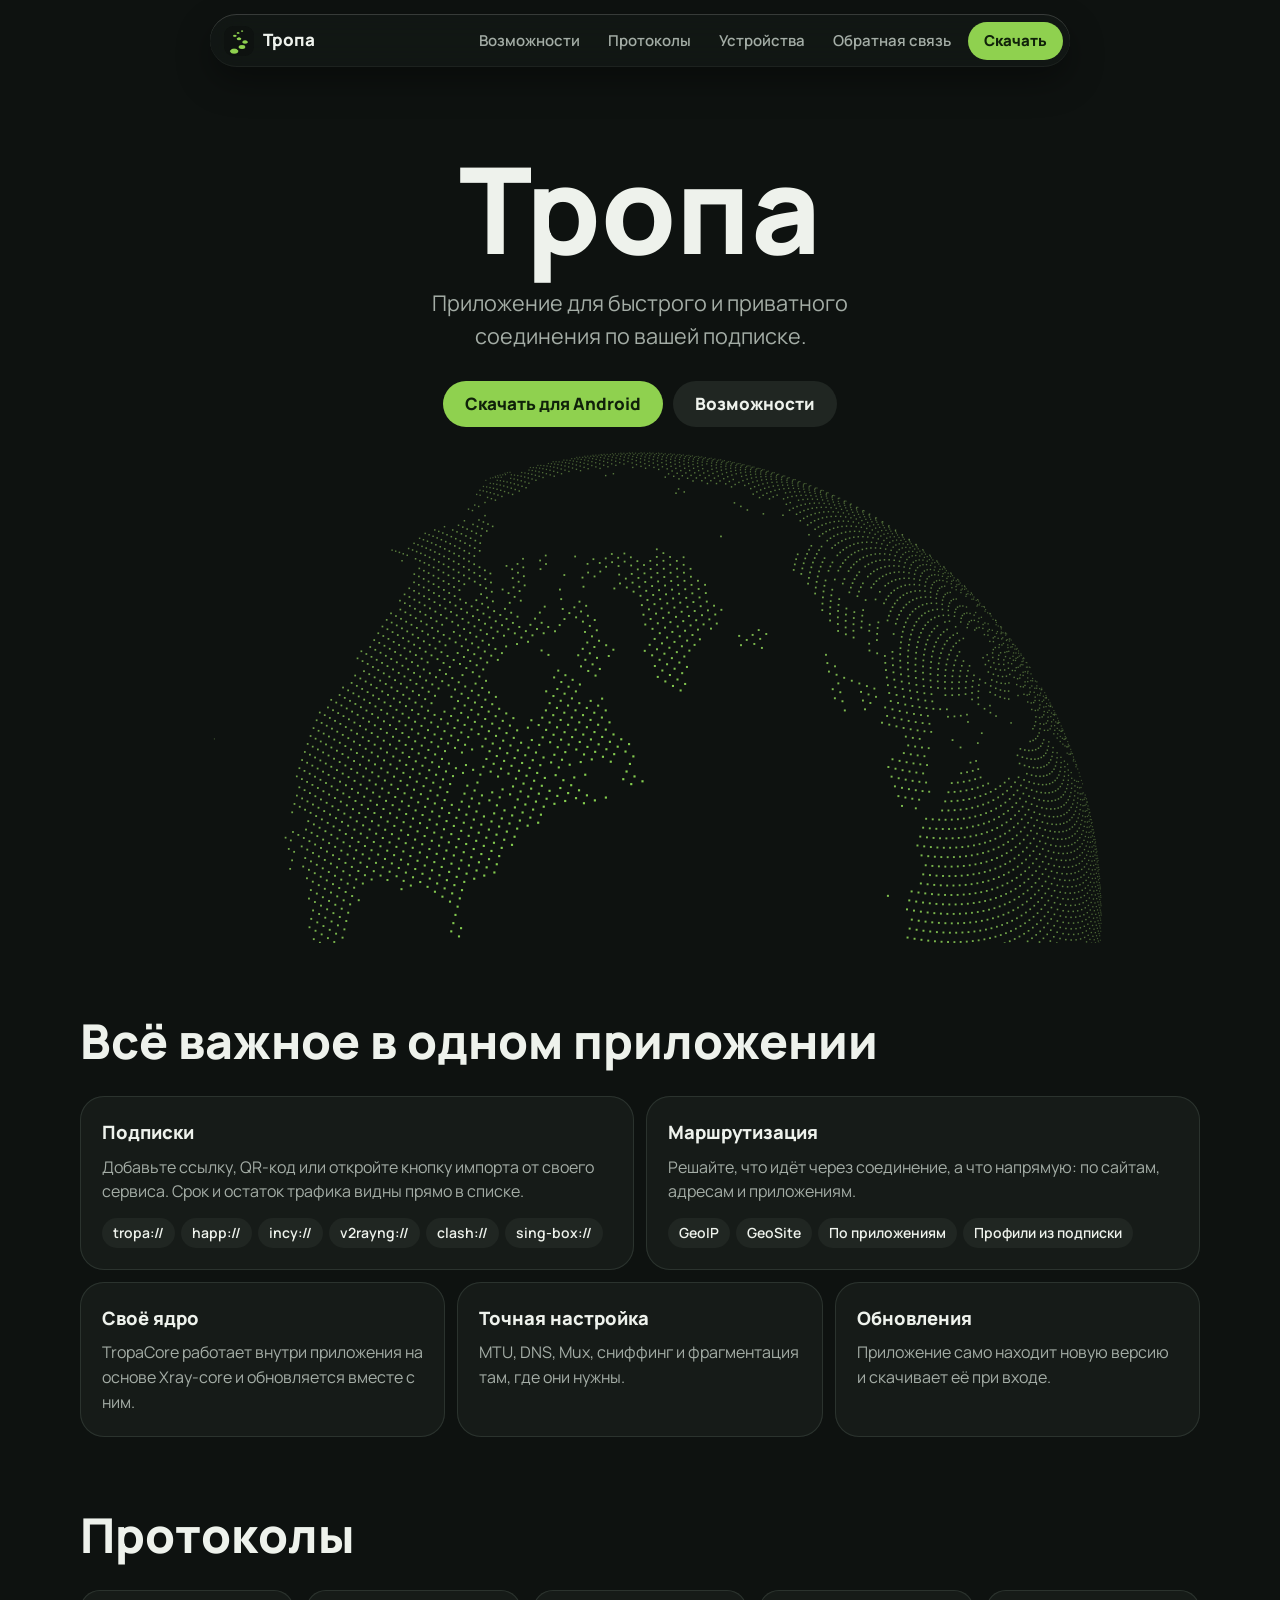
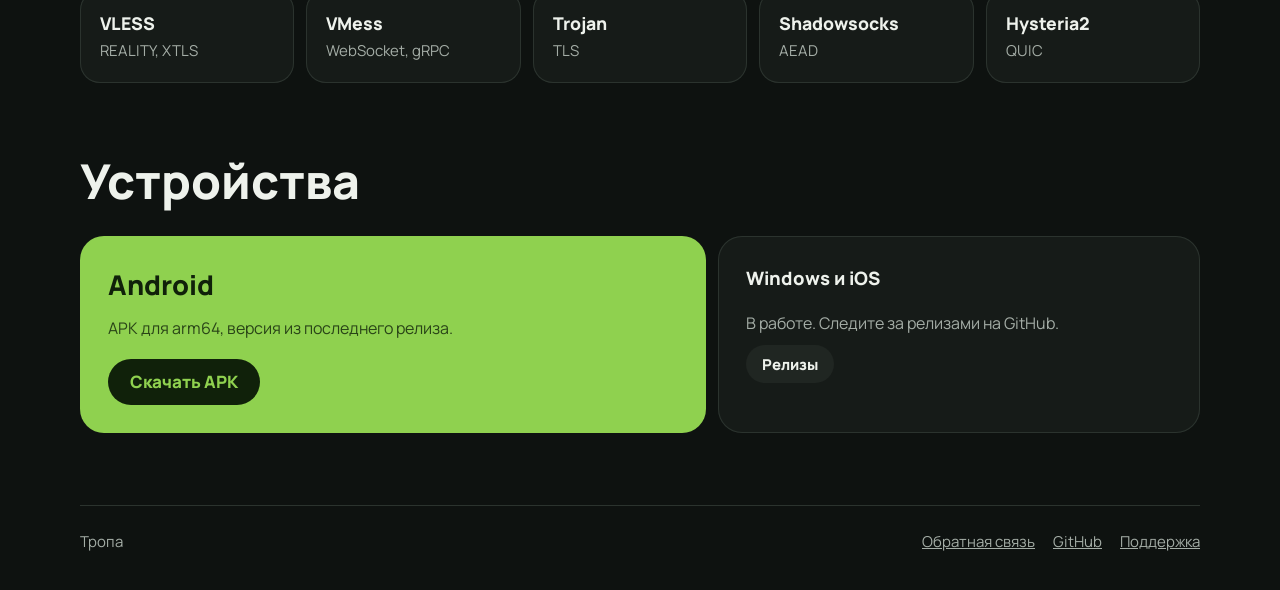
==== docs/index.html @ 156e4a77 "Add files via upload" ====
<!doctype html>
<html lang="ru">
<head>
<meta charset="utf-8">
<meta name="viewport" content="width=device-width, initial-scale=1">
<title>Тропа: приложение для быстрого и приватного соединения</title>
<meta name="description" content="Тропа подключается по вашей подписке и работает на ядре Xray. Скачайте приложение для Android.">
<link rel="icon" href="logo.png">
<link rel="stylesheet" href="style.css">
</head>
<body>
<header class="bar">
  <a class="logo" href="./"><img src="logo.png" alt="" width="30" height="30">Тропа</a>
  <nav aria-label="Разделы">
    <a href="#features">Возможности</a>
    <a href="#protocols">Протоколы</a>
    <a href="#get">Устройства</a>
    <a href="feedback.html">Обратная связь</a>
  </nav>
  <a class="btn sm" href="#get">Скачать</a>
</header>

<main>
  <section class="hero">
    <h1>Тропа</h1>
    <p>Приложение для быстрого и приватного соединения по вашей подписке.</p>
    <div class="cta">
      <a class="btn" href="https://github.com/Basyasoo/tropa/releases/latest/download/Tropa.apk">Скачать для Android</a>
      <a class="btn ghost" href="#features">Возможности</a>
    </div>
    <canvas class="globe" id="globe" aria-label="Вращающийся глобус из точек" role="img"></canvas>
  </section>

  <section class="block" id="features">
    <div class="wrap">
      <h2>Всё важное в одном приложении</h2>
      <div class="bento">
        <article class="tile wide">
          <h3>Подписки</h3>
          <p>Добавьте ссылку, QR-код или откройте кнопку импорта от своего сервиса. Срок и остаток трафика видны прямо в списке.</p>
          <ul class="tags"><li>tropa://</li><li>happ://</li><li>incy://</li><li>v2rayng://</li><li>clash://</li><li>sing-box://</li></ul>
        </article>
        <article class="tile wide">
          <h3>Маршрутизация</h3>
          <p>Решайте, что идёт через соединение, а что напрямую: по сайтам, адресам и приложениям.</p>
          <ul class="tags"><li>GeoIP</li><li>GeoSite</li><li>По приложениям</li><li>Профили из подписки</li></ul>
        </article>
        <article class="tile">
          <h3>Своё ядро</h3>
          <p>TropaCore работает внутри приложения на основе Xray-core и обновляется вместе с ним.</p>
        </article>
        <article class="tile">
          <h3>Точная настройка</h3>
          <p>MTU, DNS, Mux, сниффинг и фрагментация там, где они нужны.</p>
        </article>
        <article class="tile">
          <h3>Обновления</h3>
          <p>Приложение само находит новую версию и скачивает её при входе.</p>
        </article>
      </div>
    </div>
  </section>

  <section class="block" id="protocols">
    <div class="wrap">
      <h2>Протоколы</h2>
      <div class="protos">
        <div class="proto"><b>VLESS</b><span>REALITY, XTLS</span></div>
        <div class="proto"><b>VMess</b><span>WebSocket, gRPC</span></div>
        <div class="proto"><b>Trojan</b><span>TLS</span></div>
        <div class="proto"><b>Shadowsocks</b><span>AEAD</span></div>
        <div class="proto"><b>Hysteria2</b><span>QUIC</span></div>
      </div>
    </div>
  </section>

  <section class="block" id="get">
    <div class="wrap">
      <h2>Устройства</h2>
      <div class="get">
        <article class="tile main">
          <h3>Android</h3>
          <p>APK для arm64, версия <span id="ver">из последнего релиза</span>.</p>
          <a class="btn" href="https://github.com/Basyasoo/tropa/releases/latest/download/Tropa.apk">Скачать APK</a>
        </article>
        <article class="tile">
          <h3>Windows и iOS</h3>
          <p>В работе. Следите за релизами на GitHub.</p>
          <a class="btn ghost sm" style="justify-self:start" href="https://github.com/Basyasoo/tropa/releases">Релизы</a>
        </article>
      </div>
    </div>
  </section>
</main>

<div class="wrap">
  <footer class="foot">
    <span>Тропа</span>
    <nav aria-label="Ссылки">
      <a href="feedback.html">Обратная связь</a>
      <a href="https://github.com/Basyasoo/tropa">GitHub</a>
      <a href="https://t.me/vpn_sus_sup">Поддержка</a>
    </nav>
  </footer>
</div>
<script src="land.js"></script>
</body>
</html>
---- docs/style.css ----
@font-face { font-family: Manrope; font-weight: 400; src: url(manrope-cyrillic-400-normal.woff2) format('woff2'); unicode-range: U+0301, U+0400-045F, U+0490-0491, U+04B0-04B1, U+2116; font-display: swap; }
@font-face { font-family: Manrope; font-weight: 400; src: url(manrope-latin-400-normal.woff2) format('woff2'); unicode-range: U+0000-00FF, U+2000-206F, U+20A0-20C0; font-display: swap; }
@font-face { font-family: Manrope; font-weight: 600; src: url(manrope-cyrillic-600-normal.woff2) format('woff2'); unicode-range: U+0301, U+0400-045F, U+0490-0491, U+04B0-04B1, U+2116; font-display: swap; }
@font-face { font-family: Manrope; font-weight: 600; src: url(manrope-latin-600-normal.woff2) format('woff2'); unicode-range: U+0000-00FF, U+2000-206F, U+20A0-20C0; font-display: swap; }
@font-face { font-family: Manrope; font-weight: 800; src: url(manrope-cyrillic-800-normal.woff2) format('woff2'); unicode-range: U+0301, U+0400-045F, U+0490-0491, U+04B0-04B1, U+2116; font-display: swap; }
@font-face { font-family: Manrope; font-weight: 800; src: url(manrope-latin-800-normal.woff2) format('woff2'); unicode-range: U+0000-00FF, U+2000-206F, U+20A0-20C0; font-display: swap; }

:root {
  --ground: #0E1210;
  --panel: #161B18;
  --raise: #202622;
  --line: #2B332E;
  --ink: #EEF2EC;
  --muted: #A4ADA6;
  --accent: #8FD14F;
  --on-accent: #10210A;
  --bad: #E57F7F;
  color-scheme: dark;
}
*, *::before, *::after { box-sizing: border-box; }
html { -webkit-text-size-adjust: 100%; scroll-padding-top: 96px; }
@media (prefers-reduced-motion: no-preference) { html { scroll-behavior: smooth; } }
body { margin: 0; background: var(--ground); color: var(--ink); font: 400 17px/1.55 Manrope, system-ui, sans-serif; -webkit-font-smoothing: antialiased; overflow-x: clip; }
h1, h2, h3, p, ul, ol { margin: 0; padding: 0; }
ul, ol { list-style: none; }
a { color: inherit; }
button, input, select, textarea { font: inherit; color: inherit; }
:focus-visible { outline: 2px solid var(--accent); outline-offset: 2px; }
.wrap { width: min(100% - 32px, 1120px); margin: 0 auto; }

/* Floating bar */
.bar { position: fixed; z-index: 20; top: 14px; left: 50%; transform: translateX(-50%); display: flex; align-items: center; gap: 4px; width: min(100% - 24px, 860px); padding: 7px 7px 7px 14px; border-radius: 999px; background: rgb(22 27 24 / .62); -webkit-backdrop-filter: blur(18px) saturate(170%); backdrop-filter: blur(18px) saturate(170%); box-shadow: inset 0 1px 0 rgb(255 255 255 / .16), inset 0 -1px 0 rgb(255 255 255 / .05), 0 14px 34px rgb(0 0 0 / .35); }
.logo { display: flex; align-items: center; gap: 9px; margin-right: auto; font-weight: 800; text-decoration: none; }
.logo img { width: 30px; height: 30px; border-radius: 9px; }
.bar nav { display: flex; gap: 2px; }
.bar nav a { padding: 8px 13px; border-radius: 999px; color: var(--muted); font-size: 15px; font-weight: 600; text-decoration: none; transition: color .15s ease-out; }
.bar nav a:hover, .bar nav a[aria-current="page"] { color: var(--ink); }
.btn { display: inline-flex; align-items: center; justify-content: center; gap: 8px; min-height: 44px; padding: 10px 22px; border: 0; border-radius: 999px; background: var(--accent); color: var(--on-accent); font-weight: 800; text-decoration: none; cursor: pointer; transition: transform .15s ease-out; }
.btn:active { transform: scale(.96); }
.btn.ghost { background: var(--raise); color: var(--ink); }
.btn.sm { min-height: 38px; padding: 7px 16px; font-size: 15px; }
.btn[disabled] { opacity: .5; cursor: default; }

/* Hero */
.hero { position: relative; display: grid; grid-template-columns: minmax(0, 1fr); justify-items: center; padding: 148px 16px 0; text-align: center; overflow: clip; }
.hero h1 { font-size: clamp(3.4rem, 2rem + 8vw, 7.5rem); line-height: 1; font-weight: 800; }
.hero p { max-width: 560px; margin-top: 18px; color: var(--muted); font-size: clamp(1.1rem, 1rem + .5vw, 1.35rem); text-wrap: balance; }
.cta { display: flex; flex-wrap: wrap; justify-content: center; gap: 10px; margin-top: 28px; }
.globe { display: block; width: min(100%, 980px); height: clamp(300px, 56vw, 500px); margin-top: 16px; cursor: grab; touch-action: pan-y; }
.globe:active { cursor: grabbing; }
.chips { display: flex; flex-wrap: wrap; justify-content: center; gap: 8px; padding: 26px 0 10px; color: var(--muted); font-size: 15px; font-weight: 600; }
.chips li { padding: 6px 14px; border-radius: 999px; background: var(--panel); }

/* Sections */
section.block { padding: 72px 0 0; }
section.block > .wrap > h2 { font-size: clamp(2rem, 1.5rem + 2vw, 3rem); line-height: 1.1; font-weight: 800; text-wrap: balance; }
.lead { max-width: 620px; margin-top: 12px; color: var(--muted); }
.bento { display: grid; grid-template-columns: repeat(6, minmax(0, 1fr)); gap: 12px; margin-top: 28px; }
.tile { grid-column: span 2; padding: 22px; border-radius: 24px; background: var(--panel); box-shadow: inset 0 0 0 1px var(--line); }
.tile.wide { grid-column: span 3; }
.tile h3 { font-size: 1.15rem; font-weight: 800; }
.tile p { margin-top: 8px; color: var(--muted); font-size: 16px; }
.tags { display: flex; flex-wrap: wrap; gap: 6px; margin-top: 14px; }
.tags li { padding: 4px 11px; border-radius: 999px; background: var(--raise); font-size: 14px; font-weight: 600; }
.protos { display: grid; grid-template-columns: repeat(5, minmax(0, 1fr)); gap: 12px; margin-top: 28px; }
.proto { padding: 20px; border-radius: 20px; background: var(--panel); box-shadow: inset 0 0 0 1px var(--line); }
.proto b { display: block; font-size: 1.1rem; font-weight: 800; }
.proto span { color: var(--muted); font-size: 15px; }
.get { display: grid; grid-template-columns: minmax(0, 1.3fr) minmax(0, 1fr); gap: 12px; margin-top: 28px; }
.get .tile { grid-column: auto; display: grid; align-content: start; gap: 10px; padding: 28px; }
.get .tile.main { background: var(--accent); color: var(--on-accent); box-shadow: none; }
.get .main h3 { font-size: 1.7rem; }
.get .main p { color: inherit; opacity: .8; margin: 0; }
.get .main .btn { justify-self: start; margin-top: 8px; background: var(--on-accent); color: var(--accent); }
.foot { display: flex; flex-wrap: wrap; justify-content: space-between; gap: 8px 24px; margin-top: 72px; padding: 24px 0 36px; border-top: 1px solid var(--line); color: var(--muted); font-size: 15px; }
.foot nav { display: flex; flex-wrap: wrap; gap: 8px 18px; }

/* Feedback */
.fb { padding-top: 104px; }
.fb-head { display: flex; flex-wrap: wrap; align-items: end; justify-content: space-between; gap: 14px; padding-bottom: 22px; border-bottom: 1px solid var(--line); }
.fb-head h1 { font-size: clamp(2rem, 1.6rem + 1.6vw, 2.8rem); line-height: 1.1; font-weight: 800; }
.fb-head p { margin-top: 6px; color: var(--muted); }
.seg { position: relative; display: inline-flex; gap: 2px; padding: 4px; border-radius: 999px; background: var(--panel); }
.seg button { padding: 8px 16px; border: 0; border-radius: 999px; background: none; color: var(--muted); font-size: 15px; font-weight: 600; cursor: pointer; transition: color .15s ease-out; }
.seg button[aria-pressed="true"] { background: var(--raise); color: var(--ink); box-shadow: inset 0 1px 0 rgb(255 255 255 / .14); }
.fb-grid { display: grid; grid-template-columns: 250px minmax(0, 1fr); gap: 24px; padding-top: 22px; }
.filters { display: grid; align-content: start; gap: 12px; }
.filters label { display: grid; gap: 4px; color: var(--muted); font-size: 14px; font-weight: 600; }
.check { display: flex !important; grid-template-columns: none; align-items: center; gap: 8px; }
input[type=search], input[type=text], select, textarea { width: 100%; padding: 10px 13px; border: 1px solid var(--line); border-radius: 13px; background: var(--panel); color: var(--ink); font-size: 16px; }
textarea { min-height: 120px; resize: vertical; }
.list { display: grid; align-content: start; gap: 8px; min-width: 0; }
.post { display: grid; grid-template-columns: 58px minmax(0, 1fr); gap: 14px; padding: 14px; border: 0; border-radius: 18px; background: var(--panel); text-align: left; box-shadow: inset 0 0 0 1px var(--line); cursor: pointer; }
.post:hover { box-shadow: inset 0 0 0 1px var(--muted); }
.vote { display: grid; justify-items: center; align-content: center; gap: 0; min-height: 58px; padding: 4px; border: 0; border-radius: 13px; background: var(--raise); font-weight: 800; font-variant-numeric: tabular-nums; cursor: pointer; }
.vote svg { width: 14px; height: 14px; fill: none; stroke: currentColor; stroke-width: 2.4; stroke-linecap: round; stroke-linejoin: round; }
.vote[aria-pressed="true"] { background: var(--accent); color: var(--on-accent); }
.post h3 { font-size: 1.02rem; font-weight: 600; overflow-wrap: anywhere; }
.meta { display: flex; flex-wrap: wrap; align-items: center; gap: 6px 8px; margin-top: 7px; color: var(--muted); font-size: 13px; font-variant-numeric: tabular-nums; }
.pill { padding: 2px 9px; border-radius: 999px; background: var(--raise); color: var(--ink); font-size: 13px; font-weight: 600; }
.pill.bug { background: #5B2A2C; color: #FFD9D9; }
.pill.idea { background: var(--accent); color: var(--on-accent); }
.empty { padding: 40px 20px; border-radius: 18px; background: var(--panel); color: var(--muted); text-align: center; }
.pager { display: flex; justify-content: space-between; align-items: center; gap: 10px; padding-top: 10px; color: var(--muted); font-size: 14px; }
.road { display: grid; grid-template-columns: repeat(3, minmax(0, 1fr)); gap: 12px; padding-top: 22px; }
.road h2 { margin-bottom: 10px; font-size: 1.1rem; font-weight: 800; }
.road .post { grid-template-columns: 1fr; }
dialog { width: min(100% - 24px, 640px); max-height: 86dvh; padding: 22px; border: 0; border-radius: 24px; background: var(--panel); color: var(--ink); box-shadow: inset 0 0 0 1px var(--line), 0 24px 60px rgb(0 0 0 / .5); }
dialog::backdrop { background: rgb(0 0 0 / .6); }
dialog h2 { font-size: 1.35rem; line-height: 1.2; font-weight: 800; overflow-wrap: anywhere; }
dialog form { display: grid; gap: 12px; margin-top: 14px; }
dialog label { display: grid; gap: 4px; color: var(--muted); font-size: 14px; font-weight: 600; }
.row2 { display: grid; grid-template-columns: 1fr 1fr; gap: 10px; }
.acts { display: flex; justify-content: flex-end; gap: 8px; }
.body { margin-top: 12px; white-space: pre-wrap; overflow-wrap: anywhere; }
.reply { padding: 11px 0; border-top: 1px solid var(--line); }
.reply b { font-size: 14px; }
.reply p { margin-top: 2px; white-space: pre-wrap; overflow-wrap: anywhere; font-size: 16px; }
.err { color: var(--bad); font-size: 15px; }
.trap { position: absolute; left: -9999px; }
.toast { position: fixed; z-index: 40; left: 50%; bottom: 22px; transform: translateX(-50%); padding: 10px 16px; border-radius: 13px; background: var(--ink); color: var(--ground); font-weight: 600; }

@media (max-width: 860px) {
  .bar nav { display: none; }
  .bento, .get { grid-template-columns: minmax(0, 1fr); }
  .tile, .tile.wide { grid-column: auto; }
  .protos { grid-template-columns: repeat(2, minmax(0, 1fr)); }
  .fb-grid, .road { grid-template-columns: minmax(0, 1fr); }
  .filters { grid-template-columns: repeat(2, minmax(0, 1fr)); }
  .filters > .seg, .filters > label:first-of-type, .filters > .check { grid-column: 1 / -1; }
  .filters > .seg { justify-self: start; }
}
@media (max-width: 420px) { .row2 { grid-template-columns: minmax(0, 1fr); } }
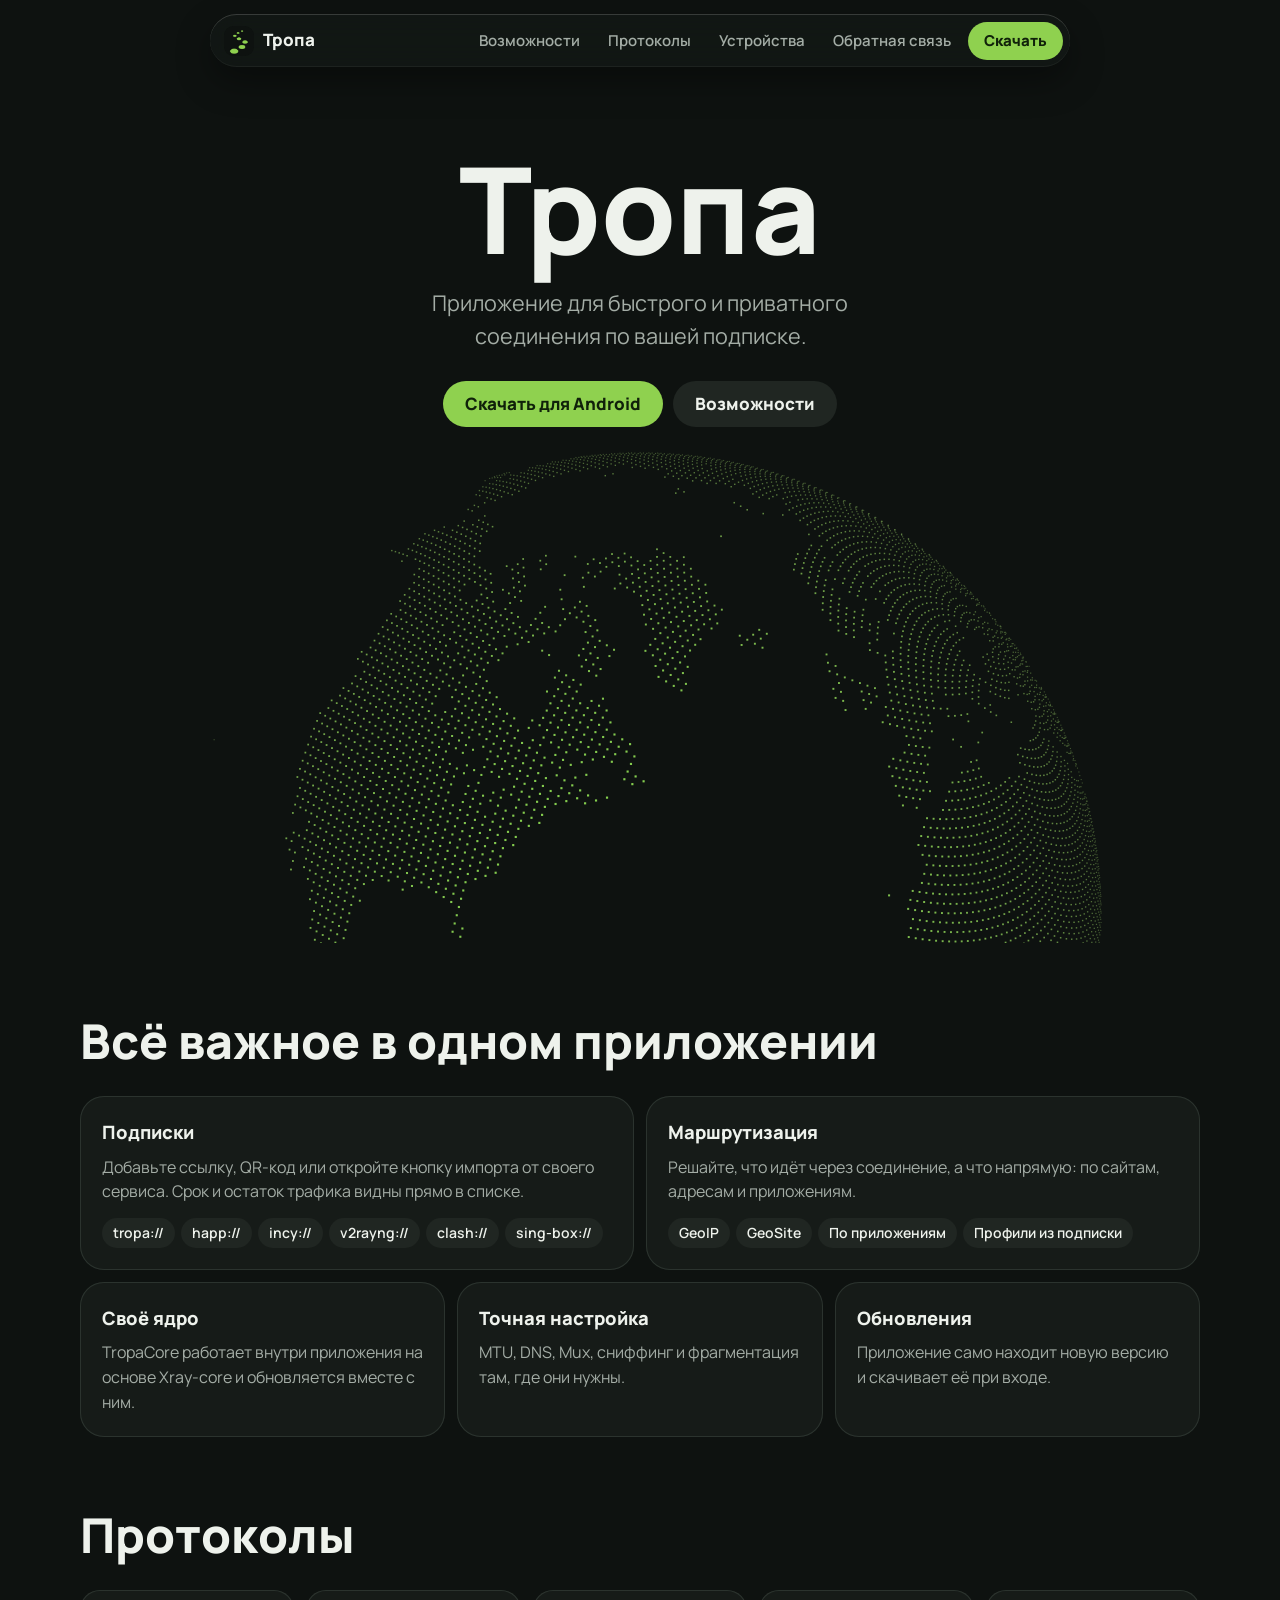
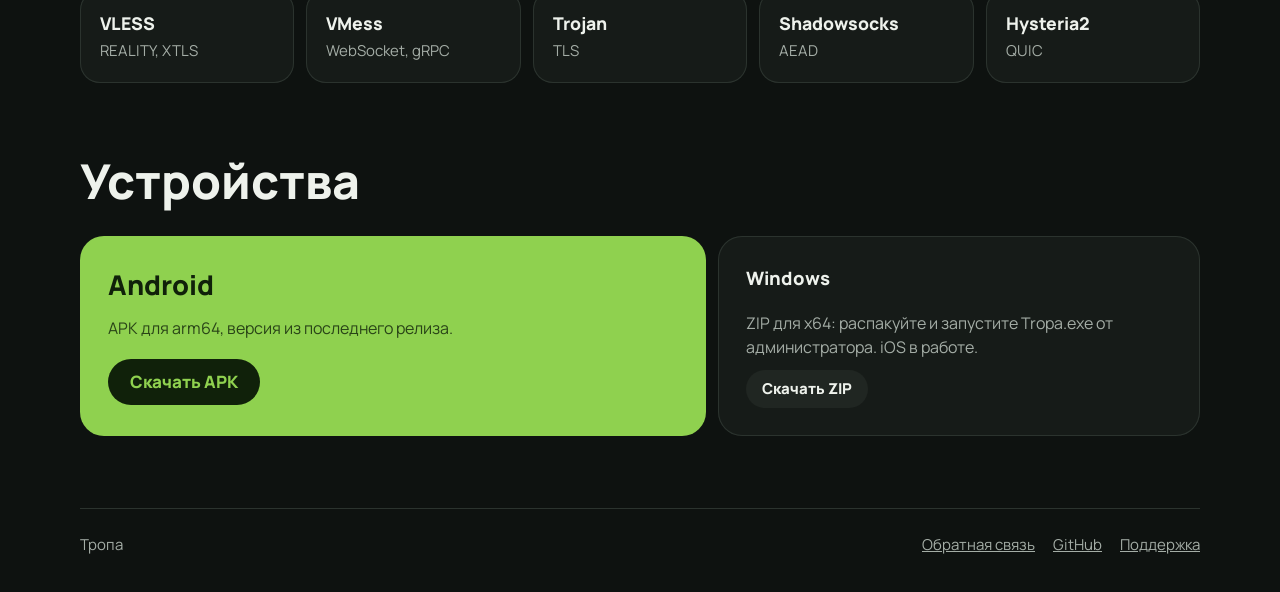
==== commit 184bd98c: "Add files via upload" ====
--- a/docs/index.html
+++ b/docs/index.html
@@ -84,9 +84,9 @@
           <a class="btn" href="https://github.com/Basyasoo/tropa/releases/latest/download/Tropa.apk">Скачать APK</a>
         </article>
         <article class="tile">
-          <h3>Windows и iOS</h3>
-          <p>В работе. Следите за релизами на GitHub.</p>
-          <a class="btn ghost sm" style="justify-self:start" href="https://github.com/Basyasoo/tropa/releases">Релизы</a>
+          <h3>Windows</h3>
+          <p>ZIP для x64: распакуйте и запустите Tropa.exe от администратора. iOS в работе.</p>
+          <a class="btn ghost sm" style="justify-self:start" href="https://github.com/Basyasoo/tropa/releases/latest/download/Tropa-Windows.zip">Скачать ZIP</a>
         </article>
       </div>
     </div>
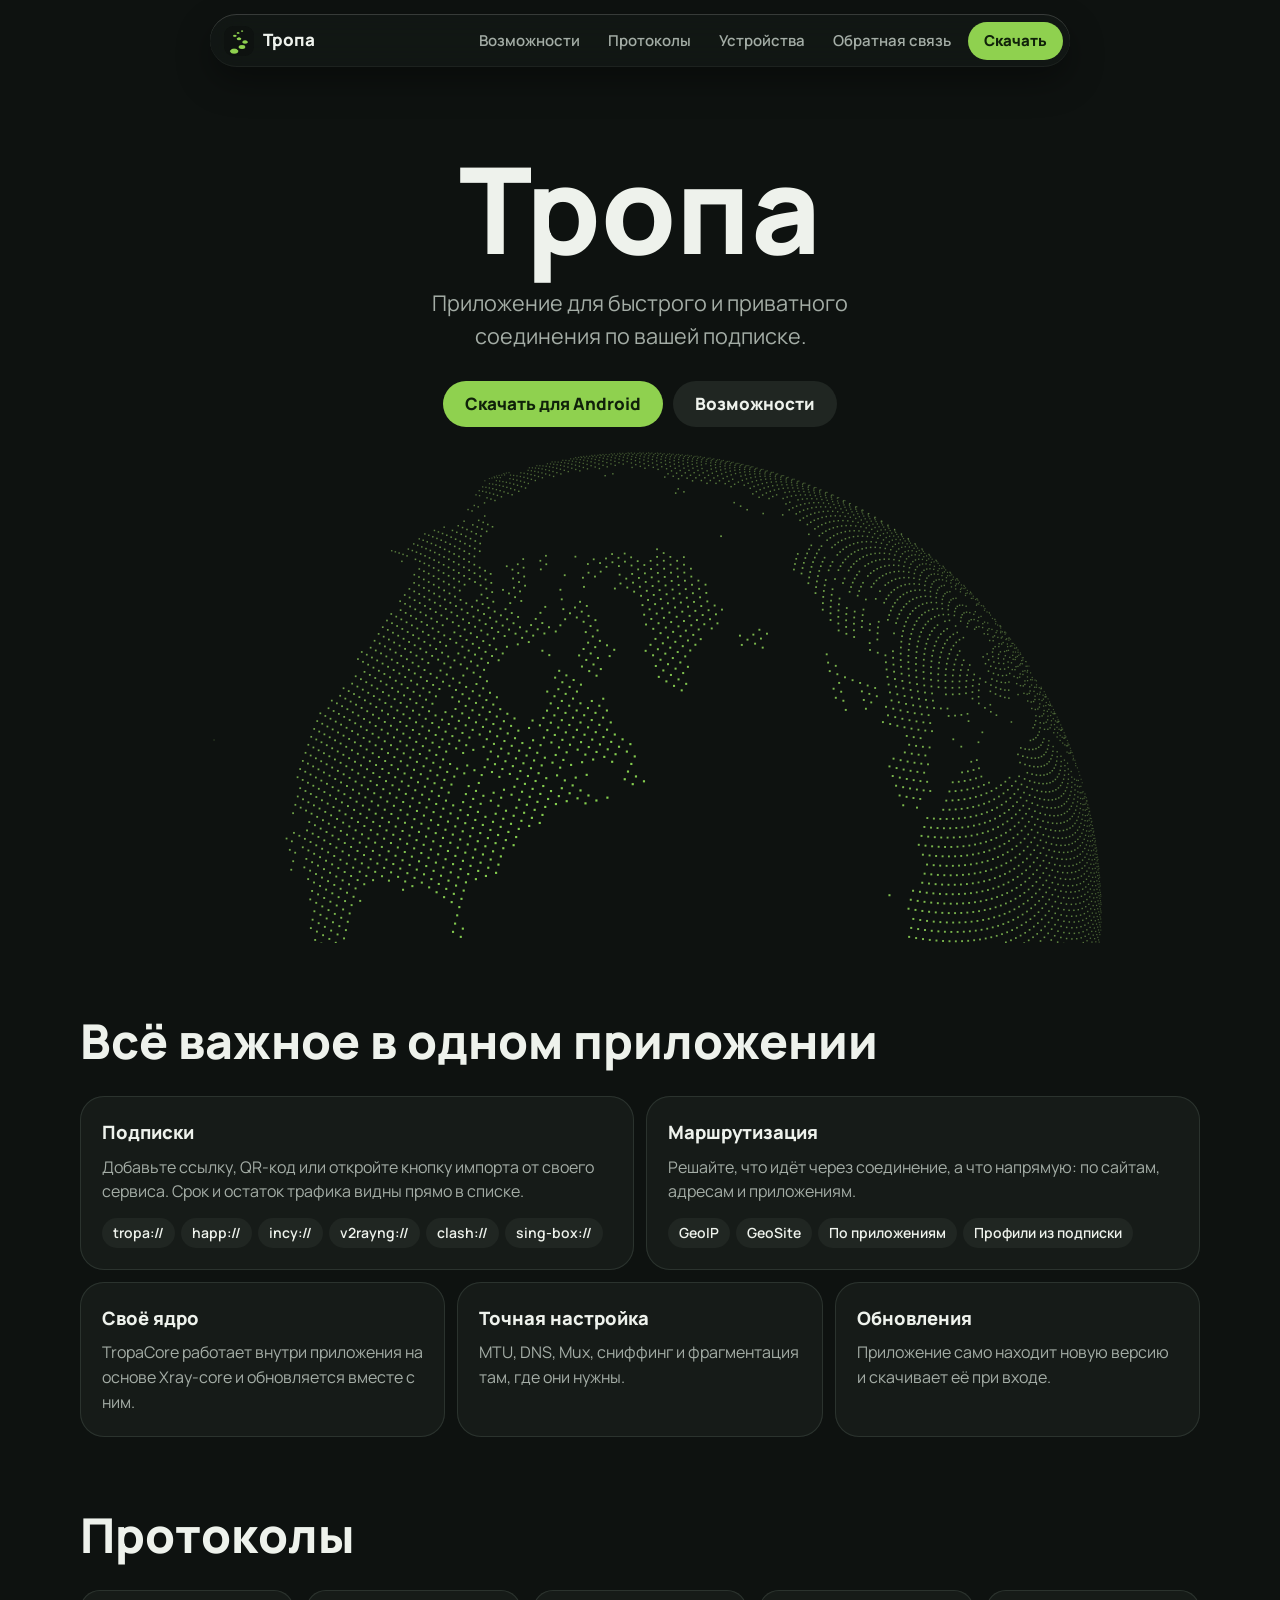
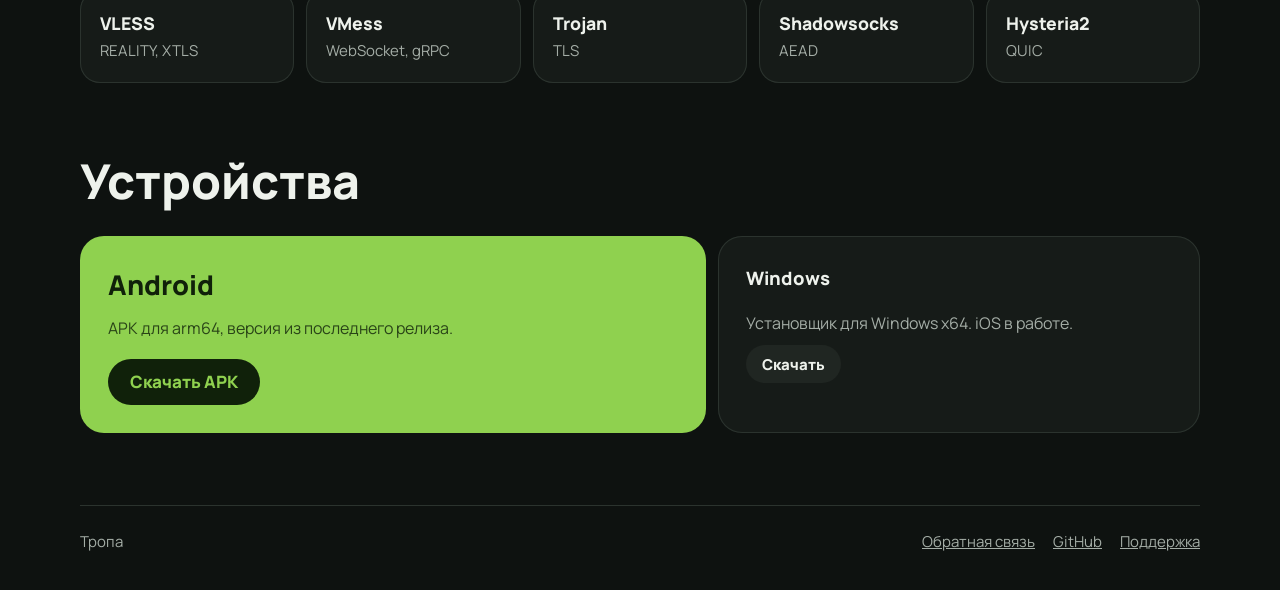
==== commit 62439594: "Add files via upload" ====
--- a/docs/index.html
+++ b/docs/index.html
@@ -85,8 +85,8 @@
         </article>
         <article class="tile">
           <h3>Windows</h3>
-          <p>ZIP для x64: распакуйте и запустите Tropa.exe от администратора. iOS в работе.</p>
-          <a class="btn ghost sm" style="justify-self:start" href="https://github.com/Basyasoo/tropa/releases/latest/download/Tropa-Windows.zip">Скачать ZIP</a>
+          <p>Установщик для Windows x64. iOS в работе.</p>
+          <a class="btn ghost sm" style="justify-self:start" href="https://github.com/Basyasoo/tropa/releases/latest/download/Tropa-Setup.exe">Скачать</a>
         </article>
       </div>
     </div>
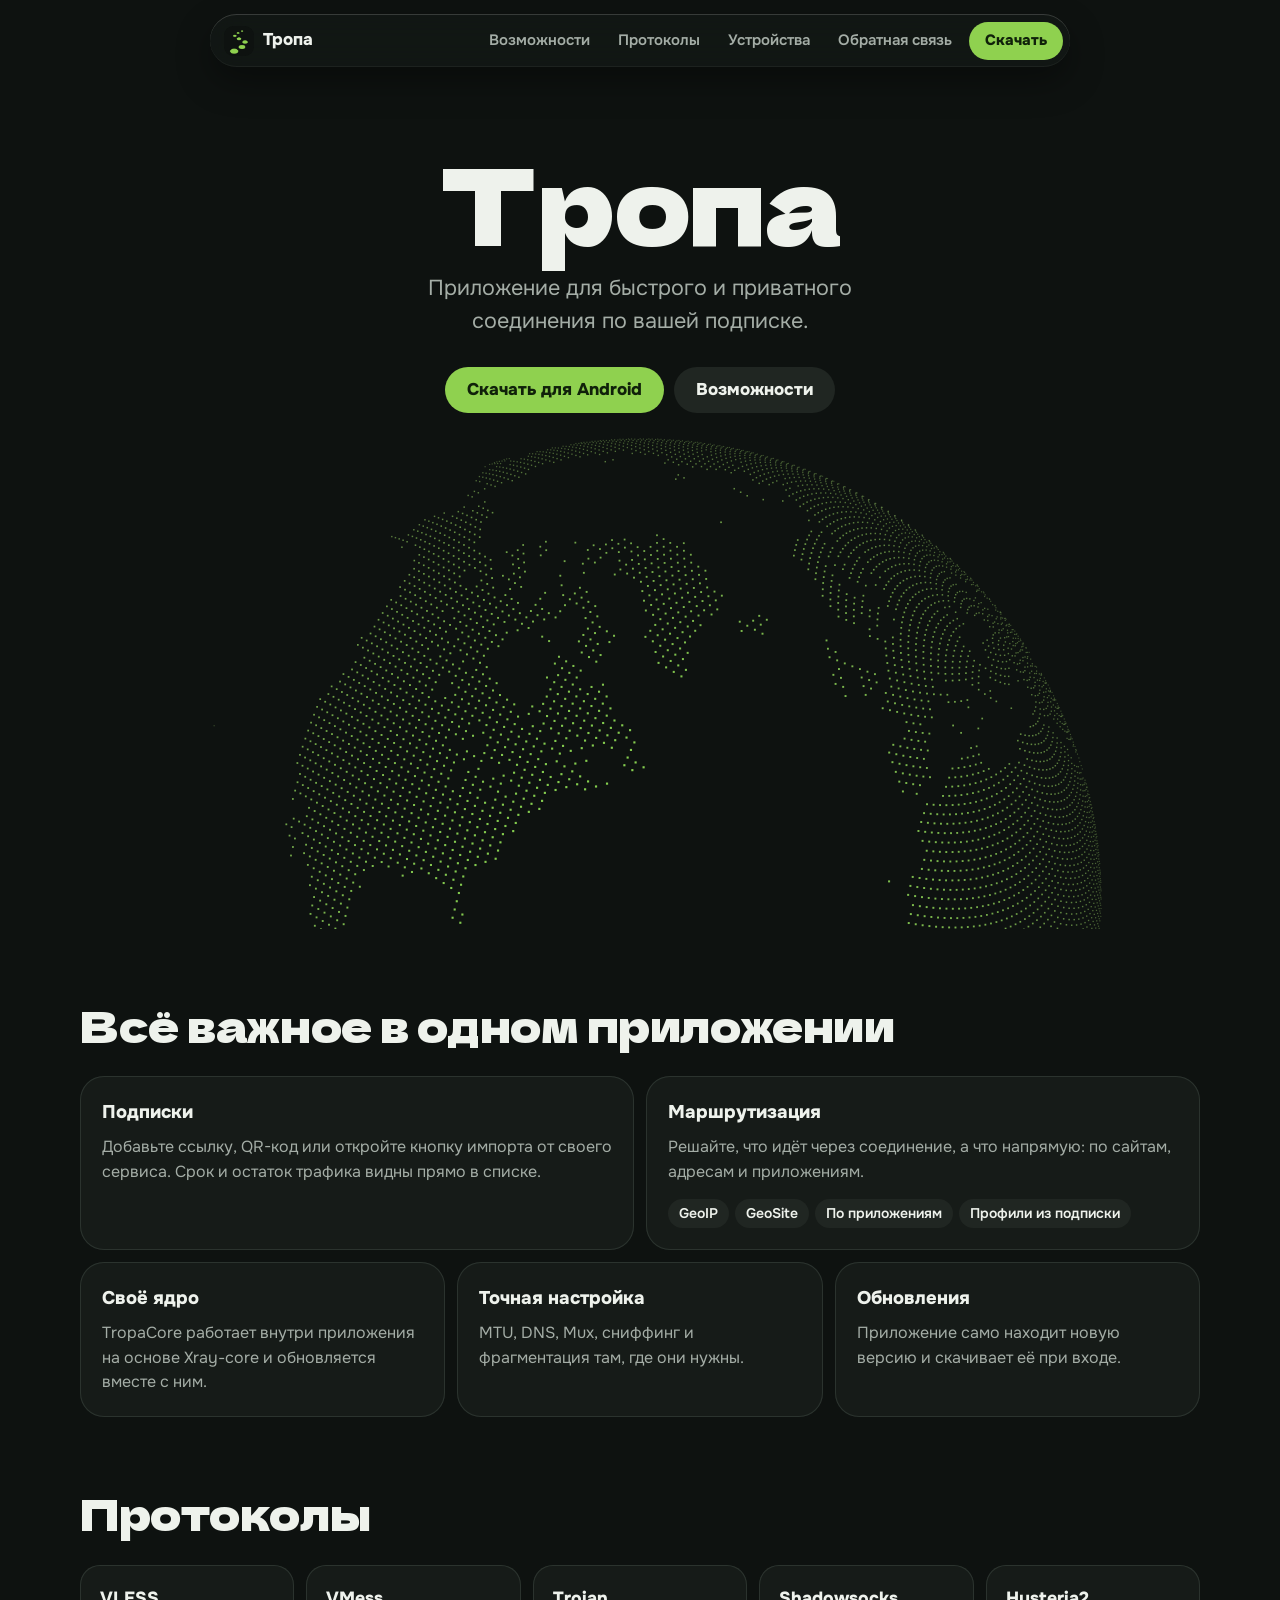
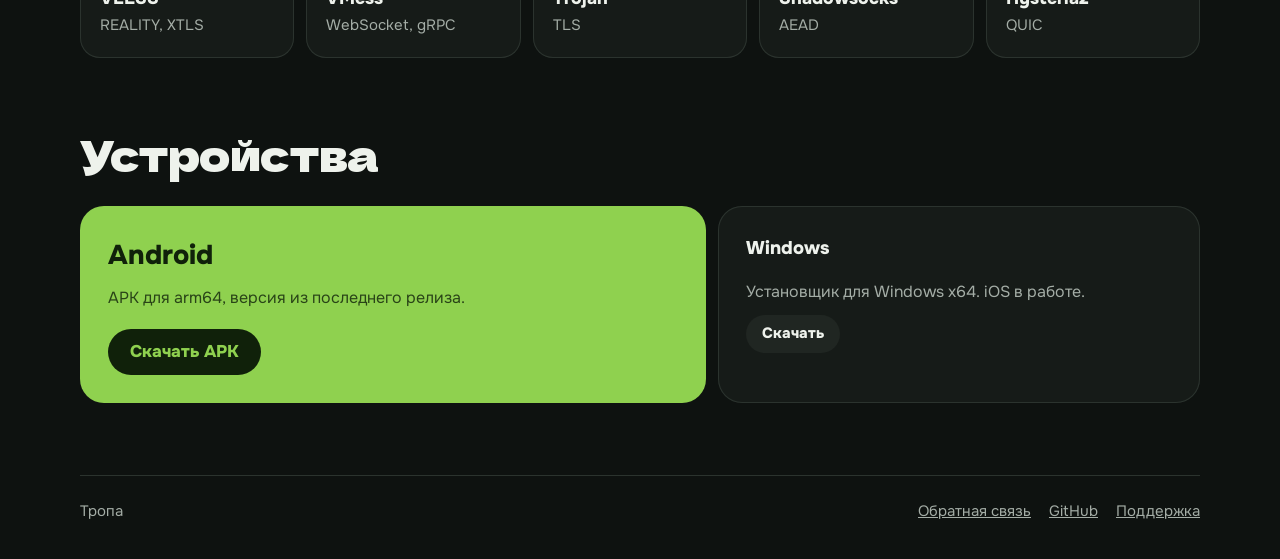
==== commit 2ba1957a: "Update site fonts and subscriptions block Co-Authored-By: Claude Opus 5.5 <noreply@anthropic.com>" ====
--- a/docs/index.html
+++ b/docs/index.html
@@ -38,7 +38,6 @@
         <article class="tile wide">
           <h3>Подписки</h3>
           <p>Добавьте ссылку, QR-код или откройте кнопку импорта от своего сервиса. Срок и остаток трафика видны прямо в списке.</p>
-          <ul class="tags"><li>tropa://</li><li>happ://</li><li>incy://</li><li>v2rayng://</li><li>clash://</li><li>sing-box://</li></ul>
         </article>
         <article class="tile wide">
           <h3>Маршрутизация</h3>
--- a/docs/style.css
+++ b/docs/style.css
@@ -1,9 +1,11 @@
-@font-face { font-family: Manrope; font-weight: 400; src: url(manrope-cyrillic-400-normal.woff2) format('woff2'); unicode-range: U+0301, U+0400-045F, U+0490-0491, U+04B0-04B1, U+2116; font-display: swap; }
-@font-face { font-family: Manrope; font-weight: 400; src: url(manrope-latin-400-normal.woff2) format('woff2'); unicode-range: U+0000-00FF, U+2000-206F, U+20A0-20C0; font-display: swap; }
-@font-face { font-family: Manrope; font-weight: 600; src: url(manrope-cyrillic-600-normal.woff2) format('woff2'); unicode-range: U+0301, U+0400-045F, U+0490-0491, U+04B0-04B1, U+2116; font-display: swap; }
-@font-face { font-family: Manrope; font-weight: 600; src: url(manrope-latin-600-normal.woff2) format('woff2'); unicode-range: U+0000-00FF, U+2000-206F, U+20A0-20C0; font-display: swap; }
-@font-face { font-family: Manrope; font-weight: 800; src: url(manrope-cyrillic-800-normal.woff2) format('woff2'); unicode-range: U+0301, U+0400-045F, U+0490-0491, U+04B0-04B1, U+2116; font-display: swap; }
-@font-face { font-family: Manrope; font-weight: 800; src: url(manrope-latin-800-normal.woff2) format('woff2'); unicode-range: U+0000-00FF, U+2000-206F, U+20A0-20C0; font-display: swap; }
+@font-face { font-family: Dela; src: url(dela-gothic-one-cyrillic-400-normal.woff2) format('woff2'); unicode-range: U+0301, U+0400-045F, U+0490-0491, U+04B0-04B1, U+2116; font-display: swap; }
+@font-face { font-family: Dela; src: url(dela-gothic-one-latin-400-normal.woff2) format('woff2'); unicode-range: U+0000-00FF, U+2000-206F; font-display: swap; }
+@font-face { font-family: Onest; font-weight: 400; src: url(onest-cyrillic-400-normal.woff2) format('woff2'); unicode-range: U+0301, U+0400-045F, U+0490-0491, U+04B0-04B1, U+2116; font-display: swap; }
+@font-face { font-family: Onest; font-weight: 400; src: url(onest-latin-400-normal.woff2) format('woff2'); unicode-range: U+0000-00FF, U+2000-206F; font-display: swap; }
+@font-face { font-family: Onest; font-weight: 600; src: url(onest-cyrillic-600-normal.woff2) format('woff2'); unicode-range: U+0301, U+0400-045F, U+0490-0491, U+04B0-04B1, U+2116; font-display: swap; }
+@font-face { font-family: Onest; font-weight: 600; src: url(onest-latin-600-normal.woff2) format('woff2'); unicode-range: U+0000-00FF, U+2000-206F; font-display: swap; }
+@font-face { font-family: Onest; font-weight: 800; src: url(onest-cyrillic-800-normal.woff2) format('woff2'); unicode-range: U+0301, U+0400-045F, U+0490-0491, U+04B0-04B1, U+2116; font-display: swap; }
+@font-face { font-family: Onest; font-weight: 800; src: url(onest-latin-800-normal.woff2) format('woff2'); unicode-range: U+0000-00FF, U+2000-206F; font-display: swap; }
 
 :root {
   --ground: #0E1210;
@@ -20,7 +22,7 @@
 *, *::before, *::after { box-sizing: border-box; }
 html { -webkit-text-size-adjust: 100%; scroll-padding-top: 96px; }
 @media (prefers-reduced-motion: no-preference) { html { scroll-behavior: smooth; } }
-body { margin: 0; background: var(--ground); color: var(--ink); font: 400 17px/1.55 Manrope, system-ui, sans-serif; -webkit-font-smoothing: antialiased; overflow-x: clip; }
+body { margin: 0; background: var(--ground); color: var(--ink); font: 400 17px/1.55 Onest, system-ui, sans-serif; -webkit-font-smoothing: antialiased; overflow-x: clip; }
 h1, h2, h3, p, ul, ol { margin: 0; padding: 0; }
 ul, ol { list-style: none; }
 a { color: inherit; }
@@ -43,7 +45,7 @@
 
 /* Hero */
 .hero { position: relative; display: grid; grid-template-columns: minmax(0, 1fr); justify-items: center; padding: 148px 16px 0; text-align: center; overflow: clip; }
-.hero h1 { font-size: clamp(3.4rem, 2rem + 8vw, 7.5rem); line-height: 1; font-weight: 800; }
+.hero h1 { font-family: Dela, Impact, sans-serif; font-size: clamp(3rem, 1.8rem + 7vw, 6.6rem); line-height: 1; font-weight: 400; letter-spacing: -.01em; }
 .hero p { max-width: 560px; margin-top: 18px; color: var(--muted); font-size: clamp(1.1rem, 1rem + .5vw, 1.35rem); text-wrap: balance; }
 .cta { display: flex; flex-wrap: wrap; justify-content: center; gap: 10px; margin-top: 28px; }
 .globe { display: block; width: min(100%, 980px); height: clamp(300px, 56vw, 500px); margin-top: 16px; cursor: grab; touch-action: pan-y; }
@@ -53,7 +55,7 @@
 
 /* Sections */
 section.block { padding: 72px 0 0; }
-section.block > .wrap > h2 { font-size: clamp(2rem, 1.5rem + 2vw, 3rem); line-height: 1.1; font-weight: 800; text-wrap: balance; }
+section.block > .wrap > h2 { font-family: Dela, Impact, sans-serif; font-size: clamp(1.8rem, 1.4rem + 1.8vw, 2.7rem); line-height: 1.1; font-weight: 400; letter-spacing: -.01em; text-wrap: balance; }
 .lead { max-width: 620px; margin-top: 12px; color: var(--muted); }
 .bento { display: grid; grid-template-columns: repeat(6, minmax(0, 1fr)); gap: 12px; margin-top: 28px; }
 .tile { grid-column: span 2; padding: 22px; border-radius: 24px; background: var(--panel); box-shadow: inset 0 0 0 1px var(--line); }
@@ -78,7 +80,7 @@
 /* Feedback */
 .fb { padding-top: 104px; }
 .fb-head { display: flex; flex-wrap: wrap; align-items: end; justify-content: space-between; gap: 14px; padding-bottom: 22px; border-bottom: 1px solid var(--line); }
-.fb-head h1 { font-size: clamp(2rem, 1.6rem + 1.6vw, 2.8rem); line-height: 1.1; font-weight: 800; }
+.fb-head h1 { font-family: Dela, Impact, sans-serif; font-size: clamp(1.8rem, 1.5rem + 1.4vw, 2.5rem); line-height: 1.1; font-weight: 400; letter-spacing: -.01em; }
 .fb-head p { margin-top: 6px; color: var(--muted); }
 .seg { position: relative; display: inline-flex; gap: 2px; padding: 4px; border-radius: 999px; background: var(--panel); }
 .seg button { padding: 8px 16px; border: 0; border-radius: 999px; background: none; color: var(--muted); font-size: 15px; font-weight: 600; cursor: pointer; transition: color .15s ease-out; }
